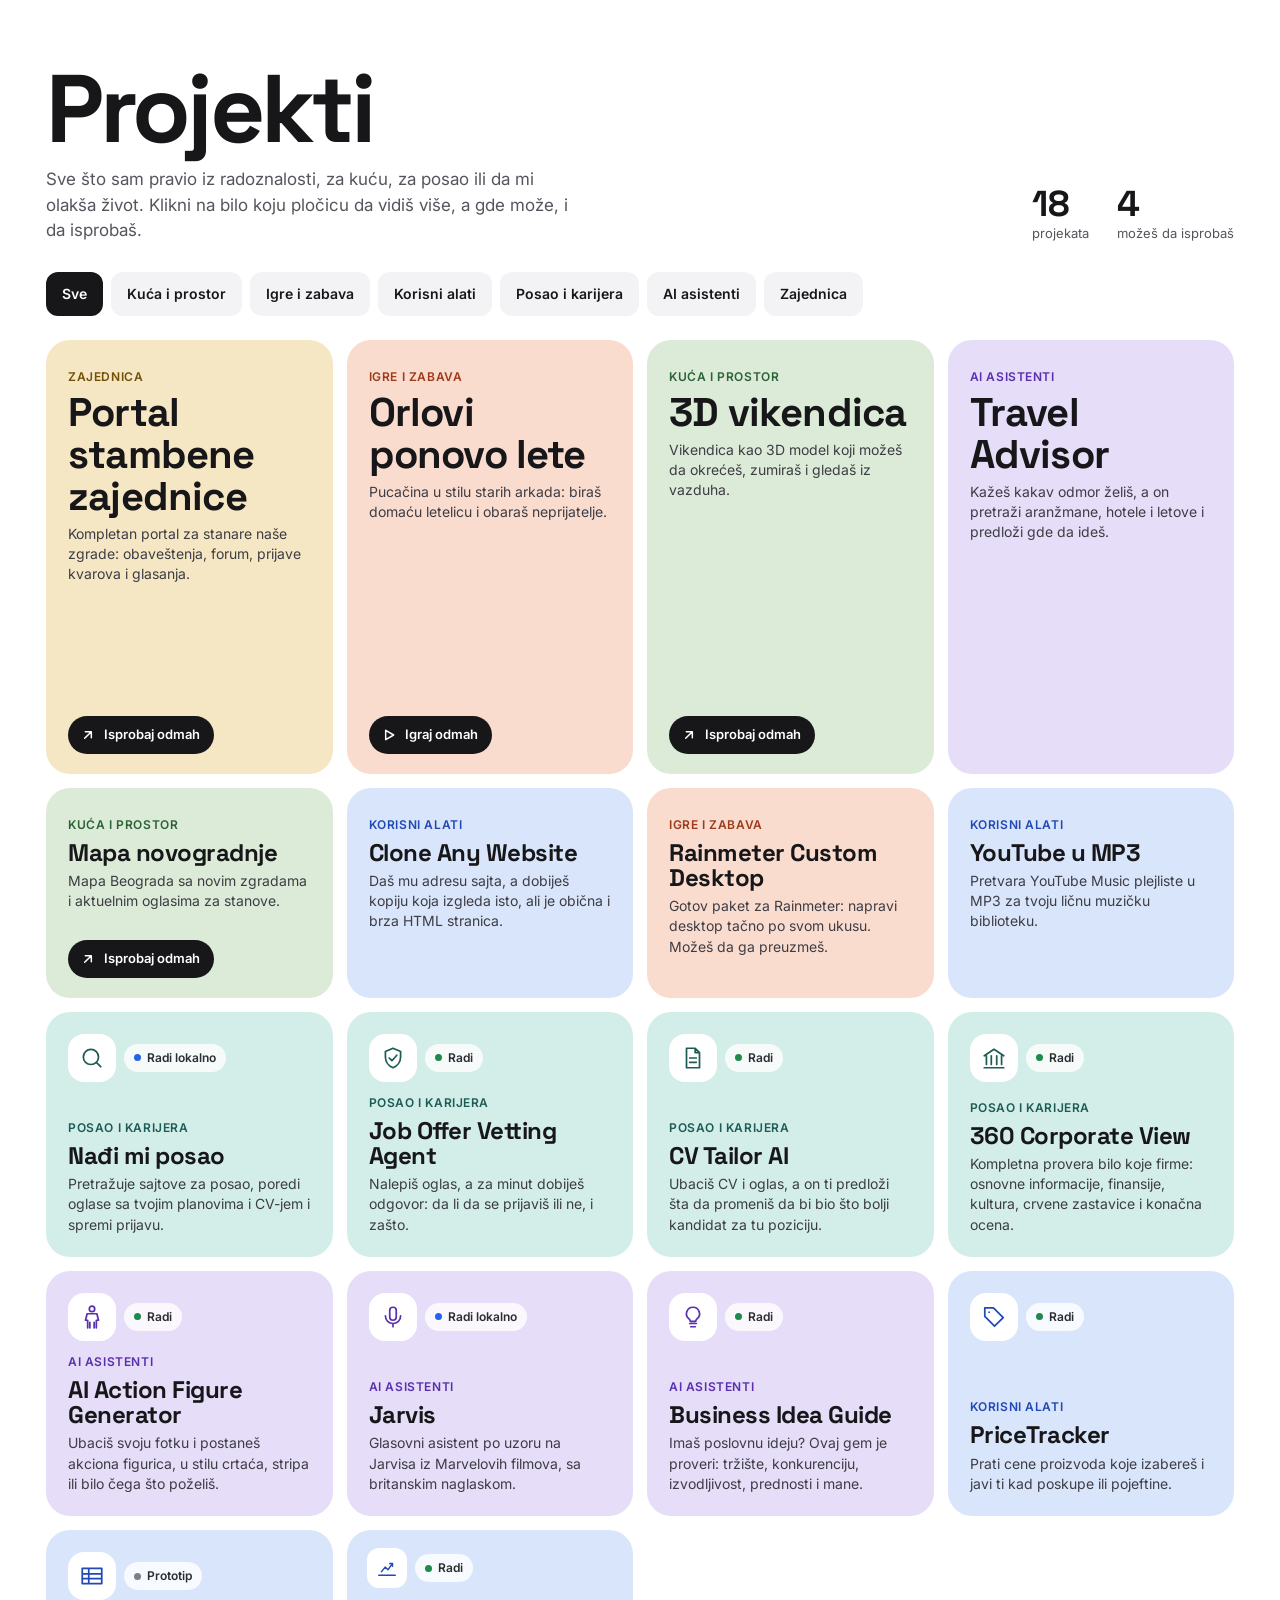
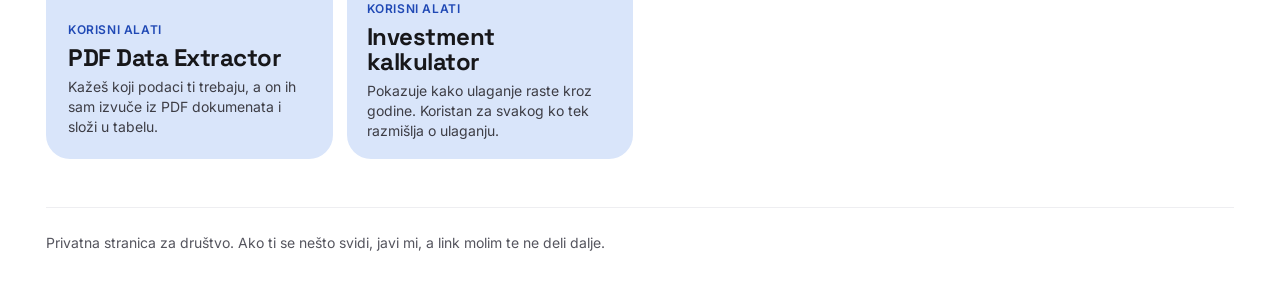
==== index.html @ df67f2f3 "Stranica projekata: prva verzija Co-Authored-By: Claude Opus 5.5 <noreply@anthropic.com>" ====
<!doctype html>
<html lang="sr">
<head>
<meta charset="utf-8">
<meta name="viewport" content="width=device-width, initial-scale=1">
<meta name="robots" content="noindex, nofollow">
<title>Markovi projekti</title>
<meta name="description" content="Stvari koje sam pravio: za kuću, za posao, za zabavu i iz čiste radoznalosti.">
<meta property="og:title" content="Markovi projekti">
<meta property="og:description" content="Stvari koje sam pravio: za kuću, za posao, za zabavu i iz čiste radoznalosti.">
<meta property="og:type" content="website">
<meta property="og:image" content="images/og.png">
<meta name="theme-color" content="#FFFFFF">
<link rel="icon" href="data:image/svg+xml,%3Csvg xmlns='http://www.w3.org/2000/svg' viewBox='0 0 32 32'%3E%3Crect width='32' height='32' rx='8' fill='%2317171A'/%3E%3Crect x='7' y='7' width='8' height='8' rx='2' fill='%23FADCCF'/%3E%3Crect x='17' y='7' width='8' height='8' rx='2' fill='%23D9E5FA'/%3E%3Crect x='7' y='17' width='8' height='8' rx='2' fill='%23DCEBD8'/%3E%3Crect x='17' y='17' width='8' height='8' rx='2' fill='%23E6DDF8'/%3E%3C/svg%3E">
<link rel="preconnect" href="https://fonts.googleapis.com">
<link rel="preconnect" href="https://fonts.gstatic.com" crossorigin>
<link href="https://fonts.googleapis.com/css2?family=Space+Grotesk:wght@500;600;700&family=Inter:wght@400;500;600&display=swap" rel="stylesheet">
<link rel="stylesheet" href="styles.css?v=8">
</head>
<body>
<div class="wrap">
  <header class="top">
    <div class="intro">
      <h1>Projekti</h1>
      <p>Sve što sam pravio iz radoznalosti, za kuću, za posao ili da mi olakša život. Klikni na bilo koju pločicu da vidiš više, a gde može, i da isprobaš.</p>
    </div>
    <div class="stats" aria-label="Brojke">
      <div><strong id="stat-total">0</strong><span>projekata</span></div>
      <div><strong id="stat-live">0</strong><span>možeš da isprobaš</span></div>
    </div>
  </header>

  <nav class="filters" id="filters" aria-label="Kategorije"></nav>

  <main class="grid" id="grid"></main>

  <footer class="foot">
    <p>Privatna stranica za društvo. Ako ti se nešto svidi, javi mi, a link molim te ne deli dalje.</p>
  </footer>
</div>

<div class="overlay" id="overlay" hidden>
  <aside class="panel" id="panel" role="dialog" aria-modal="true" aria-labelledby="p-title">
    <div class="panel-head">
      <span id="p-cat"></span>
      <button class="icon-btn" id="p-close" aria-label="Zatvori">
        <svg width="20" height="20" viewBox="0 0 24 24" fill="none" stroke="currentColor" stroke-width="2" stroke-linecap="round" aria-hidden="true"><path d="M6 6l12 12M18 6L6 18"/></svg>
      </button>
    </div>
    <div class="panel-body">
      <div class="p-viewer">
        <div class="p-media" id="p-media"></div>
        <div class="p-gallery" id="p-gallery"></div>
      </div>
      <div class="p-text">
        <span class="status" id="p-status"></span>
        <h2 id="p-title"></h2>
        <div id="p-story"></div>
      </div>
    </div>
    <div class="panel-foot" id="p-actions"></div>
  </aside>
</div>

<script src="projekti.js?v=8"></script>
<script src="app.js?v=8"></script>
</body>
</html>
---- styles.css ----
:root {
  --bg: #FFFFFF;
  --ink: #17171A;
  --muted: #55555E;
  --soft: #F3F3F5;
  --line: #EEEEF1;
  --radius: 24px;
  --display: "Space Grotesk", system-ui, sans-serif;
  --body: "Inter", system-ui, sans-serif;
}

* { box-sizing: border-box; }
html { -webkit-text-size-adjust: 100%; }
body {
  margin: 0;
  background: var(--bg);
  color: var(--ink);
  font-family: var(--body);
  line-height: 1.5;
}
body.locked { overflow: hidden; }
button { font: inherit; color: inherit; }
img { display: block; max-width: 100%; }

.wrap {
  max-width: 1220px;
  margin: 0 auto;
  padding: clamp(32px, 5vw, 64px) 16px 48px;
}

/* Zaglavlje */
.top {
  display: flex;
  flex-wrap: wrap;
  align-items: flex-end;
  justify-content: space-between;
  gap: 20px 40px;
  margin-bottom: 28px;
}
.intro { flex: 1 1 420px; display: flex; flex-direction: column; gap: 12px; }
.intro h1 {
  margin: 0;
  font-family: var(--display);
  font-size: clamp(48px, 8vw, 96px);
  line-height: 0.95;
  font-weight: 700;
  letter-spacing: -0.04em;
}
.intro p { margin: 0; max-width: 540px; font-size: 17px; color: var(--muted); }
.stats { display: flex; gap: 28px; }
.stats div { display: flex; flex-direction: column; }
.stats strong { font-family: var(--display); font-size: 36px; line-height: 1.1; }
.stats span { font-size: 13px; color: var(--muted); }

/* Filteri */
.filters { display: flex; flex-wrap: wrap; gap: 8px; margin-bottom: 24px; }
.chip {
  min-height: 44px;
  padding: 0 16px;
  border: none;
  border-radius: 12px;
  background: var(--soft);
  font-size: 14px;
  font-weight: 600;
  cursor: pointer;
  transition: background .15s ease, color .15s ease;
}
.chip:hover { background: #E7E7EB; }
.chip[aria-pressed="true"] { background: var(--ink); color: #fff; }
.chip:focus-visible, .tile:focus-visible, .btn:focus-visible, .icon-btn:focus-visible {
  outline: 3px solid #2049B5;
  outline-offset: 3px;
}

/* Mozaik */
.grid {
  display: grid;
  grid-template-columns: repeat(auto-fill, minmax(270px, 1fr));
  grid-auto-rows: minmax(210px, auto);
  grid-auto-flow: dense;
  gap: 14px;
}
.tile {
  position: relative;
  display: flex;
  flex-direction: column;
  justify-content: space-between;
  gap: 12px;
  padding: 22px;
  border: none;
  border-radius: var(--radius);
  background: var(--tint);
  text-align: left;
  cursor: pointer;
  overflow: hidden;
  transition: transform .18s ease, box-shadow .18s ease;
}
.tile:hover { transform: translateY(-3px); box-shadow: 0 12px 28px rgba(23,23,26,.10); }
.tile.big { grid-row: span 2; }
.tile.has-cover { padding: 12px 12px 20px; justify-content: flex-start; gap: 16px; }
.tile.has-cover .txt { padding: 0 10px; }
/* Fiksan format slike po veličini pločice: sve slike u redu su iste visine.
   Slike se prave tačno u tom formatu (velike 5:4, obične 16:10). */
.shot {
  position: relative;
  flex: none;
  aspect-ratio: 16 / 10;
  border-radius: 16px;
  overflow: hidden;
  background: #fff;
}
.tile.big .shot { aspect-ratio: 5 / 4; }
.shot img {
  position: absolute;
  inset: 0;
  width: 100%;
  height: 100%;
  object-fit: cover;
  transition: transform .3s ease;
}
.tile:hover .shot img { transform: scale(1.03); }
.shot .status { position: absolute; top: 10px; right: 10px; }
.row { display: flex; align-items: center; justify-content: space-between; gap: 8px; }
.ico {
  display: flex;
  align-items: center;
  justify-content: center;
  width: 48px;
  height: 48px;
  border-radius: 16px;
  background: #fff;
  color: var(--ink-c);
}
.tile.big .ico { width: 72px; height: 72px; border-radius: 20px; }
.tile.big .ico svg { width: 40px; height: 40px; }
.status {
  display: inline-flex;
  align-items: center;
  gap: 6px;
  padding: 5px 10px;
  border-radius: 99px;
  background: rgba(255,255,255,.8);
  color: #2C2C33;
  font-size: 12px;
  font-weight: 600;
  white-space: nowrap;
}
.status::before {
  content: "";
  width: 7px;
  height: 7px;
  border-radius: 99px;
  background: var(--dot);
}
.txt { display: flex; flex-direction: column; gap: 6px; }
.cat {
  font-size: 12px;
  font-weight: 600;
  letter-spacing: .05em;
  text-transform: uppercase;
  color: var(--ink-c);
}
.title {
  font-family: var(--display);
  font-size: 24px;
  line-height: 1.05;
  font-weight: 700;
  letter-spacing: -0.02em;
}
.tile.big .title { font-size: 40px; }
.short { font-size: 14px; line-height: 1.45; color: #3D3D45; }
/* Oznaka "može odmah da se proba": uvek na dnu pločice, da stoje u istoj liniji */
.try {
  align-self: flex-start;
  margin-top: auto;
  display: inline-flex;
  align-items: center;
  gap: 8px;
  padding: 9px 14px 9px 12px;
  border-radius: 99px;
  background: var(--ink);
  color: #fff;
  font-size: 13px;
  font-weight: 600;
}
.tile.has-cover .try { margin-left: 10px; }
.tile.live:hover .try { background: var(--ink-c); }
.tile.small { padding: 18px 20px; }
.tile.small .ico { width: 40px; height: 40px; border-radius: 12px; }

/* Podnožje */
.foot { margin-top: 48px; padding-top: 24px; border-top: 1px solid var(--line); }
.foot p { margin: 0; font-size: 14px; color: var(--muted); }

/* Panel */
.overlay {
  position: fixed;
  inset: 0;
  z-index: 50;
  display: flex;
  justify-content: flex-end;
  background: rgba(23,23,26,.4);
  opacity: 0;
  transition: opacity .2s ease;
}
.overlay.open { opacity: 1; }
.overlay[hidden] { display: none; }
.panel {
  display: flex;
  flex-direction: column;
  width: 100%;
  max-width: 540px;
  height: 100%;
  background: #fff;
  box-shadow: -20px 0 60px rgba(23,23,26,.18);
  transform: translateX(40px);
  transition: transform .25s cubic-bezier(.2,.8,.2,1);
}
.overlay.open .panel { transform: none; }
.panel-head {
  display: flex;
  align-items: center;
  justify-content: space-between;
  padding: 12px 16px 12px 24px;
  border-bottom: 1px solid var(--line);
  font-size: 13px;
  font-weight: 600;
  color: var(--muted);
}
.icon-btn {
  display: flex;
  align-items: center;
  justify-content: center;
  width: 44px;
  height: 44px;
  border: none;
  border-radius: 12px;
  background: var(--soft);
  cursor: pointer;
}
.icon-btn:hover { background: #E7E7EB; }
.panel-body {
  flex: 1 1 auto;
  overflow-y: auto;
  overscroll-behavior: contain;
  display: flex;
  flex-direction: column;
  gap: 22px;
  padding: 24px;
}
.p-media {
  display: flex;
  align-items: center;
  justify-content: center;
  aspect-ratio: 16 / 10;
  border-radius: 22px;
  background: var(--tint);
  color: var(--ink-c);
  overflow: hidden;
  flex: 0 0 auto;
}
.p-viewer { display: flex; flex-direction: column; gap: 10px; flex: 0 0 auto; min-width: 0; }
.p-media { position: relative; touch-action: pan-y; user-select: none; }
.p-media .track { display: flex; width: 100%; height: 100%; transition: transform .35s cubic-bezier(.2,.8,.2,1); }
.p-media .track img { flex: 0 0 100%; width: 100%; height: 100%; object-fit: contain; -webkit-user-drag: none; }
.p-media .nav {
  position: absolute;
  top: 50%;
  display: flex;
  align-items: center;
  justify-content: center;
  width: 44px;
  height: 44px;
  margin-top: -22px;
  border: none;
  border-radius: 99px;
  background: rgba(255,255,255,.92);
  color: var(--ink);
  box-shadow: 0 4px 14px rgba(23,23,26,.18);
  cursor: pointer;
}
.p-media .nav:hover { background: #fff; }
.p-media .nav:focus-visible { outline: 3px solid #2049B5; outline-offset: 2px; }
.p-media .prev { left: 10px; }
.p-media .next { right: 10px; }
.p-media .count {
  position: absolute;
  right: 12px;
  bottom: 12px;
  padding: 3px 10px;
  border-radius: 99px;
  background: rgba(23,23,26,.7);
  color: #fff;
  font-size: 12px;
  font-weight: 600;
  font-variant-numeric: tabular-nums;
}
.p-text { display: flex; flex-direction: column; gap: 12px; }
.p-text .status { align-self: flex-start; background: var(--soft); font-size: 13px; }
.p-text h2 {
  margin: 0;
  font-family: var(--display);
  font-size: clamp(30px, 6vw, 38px);
  line-height: 1;
  font-weight: 700;
  letter-spacing: -0.03em;
}
#p-story p { margin: 0 0 12px; font-size: 16px; line-height: 1.65; color: #2C2C33; }
#p-story p:last-child { margin-bottom: 0; }
#p-story p:has(+ ul) { margin-bottom: 6px; }
#p-story ul { margin: 0 0 12px; padding-left: 22px; font-size: 16px; line-height: 1.65; color: #2C2C33; }
#p-story ul:last-child { margin-bottom: 0; }
.p-gallery { display: flex; gap: 8px; overflow-x: auto; padding: 3px; scrollbar-width: thin; }
.p-gallery:empty { display: none; }
.p-gallery button {
  flex: 0 0 auto;
  width: 76px;
  height: 56px;
  padding: 0;
  border: none;
  border-radius: 10px;
  overflow: hidden;
  background: var(--soft);
  opacity: .55;
  cursor: pointer;
  transition: opacity .15s ease;
}
.p-gallery button:hover { opacity: .85; }
.p-gallery button[aria-current="true"] { opacity: 1; outline: 2px solid var(--ink-c); outline-offset: 1px; }
.p-gallery button:focus-visible { outline: 3px solid #2049B5; outline-offset: 2px; }
.p-gallery img { width: 100%; height: 100%; object-fit: cover; }
.panel-foot {
  display: flex;
  flex-wrap: wrap;
  gap: 10px;
  padding: 16px 24px calc(16px + env(safe-area-inset-bottom));
  border-top: 1px solid var(--line);
  background: #fff;
}
.btn {
  flex: 1 1 200px;
  min-height: 52px;
  display: inline-flex;
  align-items: center;
  justify-content: center;
  gap: 10px;
  padding: 0 18px;
  border: none;
  border-radius: 14px;
  background: var(--ink);
  color: #fff;
  font-size: 15px;
  font-weight: 600;
  text-decoration: none;
  cursor: pointer;
}
.btn:hover { background: #33333A; }
.btn.secondary { background: var(--soft); color: var(--ink); }
.btn.secondary:hover { background: #E7E7EB; }
.btn.soon { background: var(--soft); color: var(--muted); cursor: default; }
.note {
  flex: 1 1 100%;
  min-height: 52px;
  display: flex;
  align-items: center;
  justify-content: center;
  padding: 0 16px;
  border-radius: 14px;
  background: var(--soft);
  color: var(--muted);
  font-size: 14px;
  text-align: center;
}

@media (max-width: 600px) {
  .grid { grid-auto-rows: auto; }
  .tile { min-height: 190px; }
  .tile.big { grid-row: auto; min-height: 320px; }
  .tile.small { min-height: 0; }
  .tile.big .title { font-size: 34px; }
  .stats strong { font-size: 30px; }
  .panel { max-width: none; }
  .panel-body { padding: 20px 16px; }
  .panel-head { padding-left: 16px; }
  .panel-foot { padding-left: 16px; padding-right: 16px; }
}

@media (prefers-reduced-motion: reduce) {
  *, *::before, *::after { transition: none !important; }
}
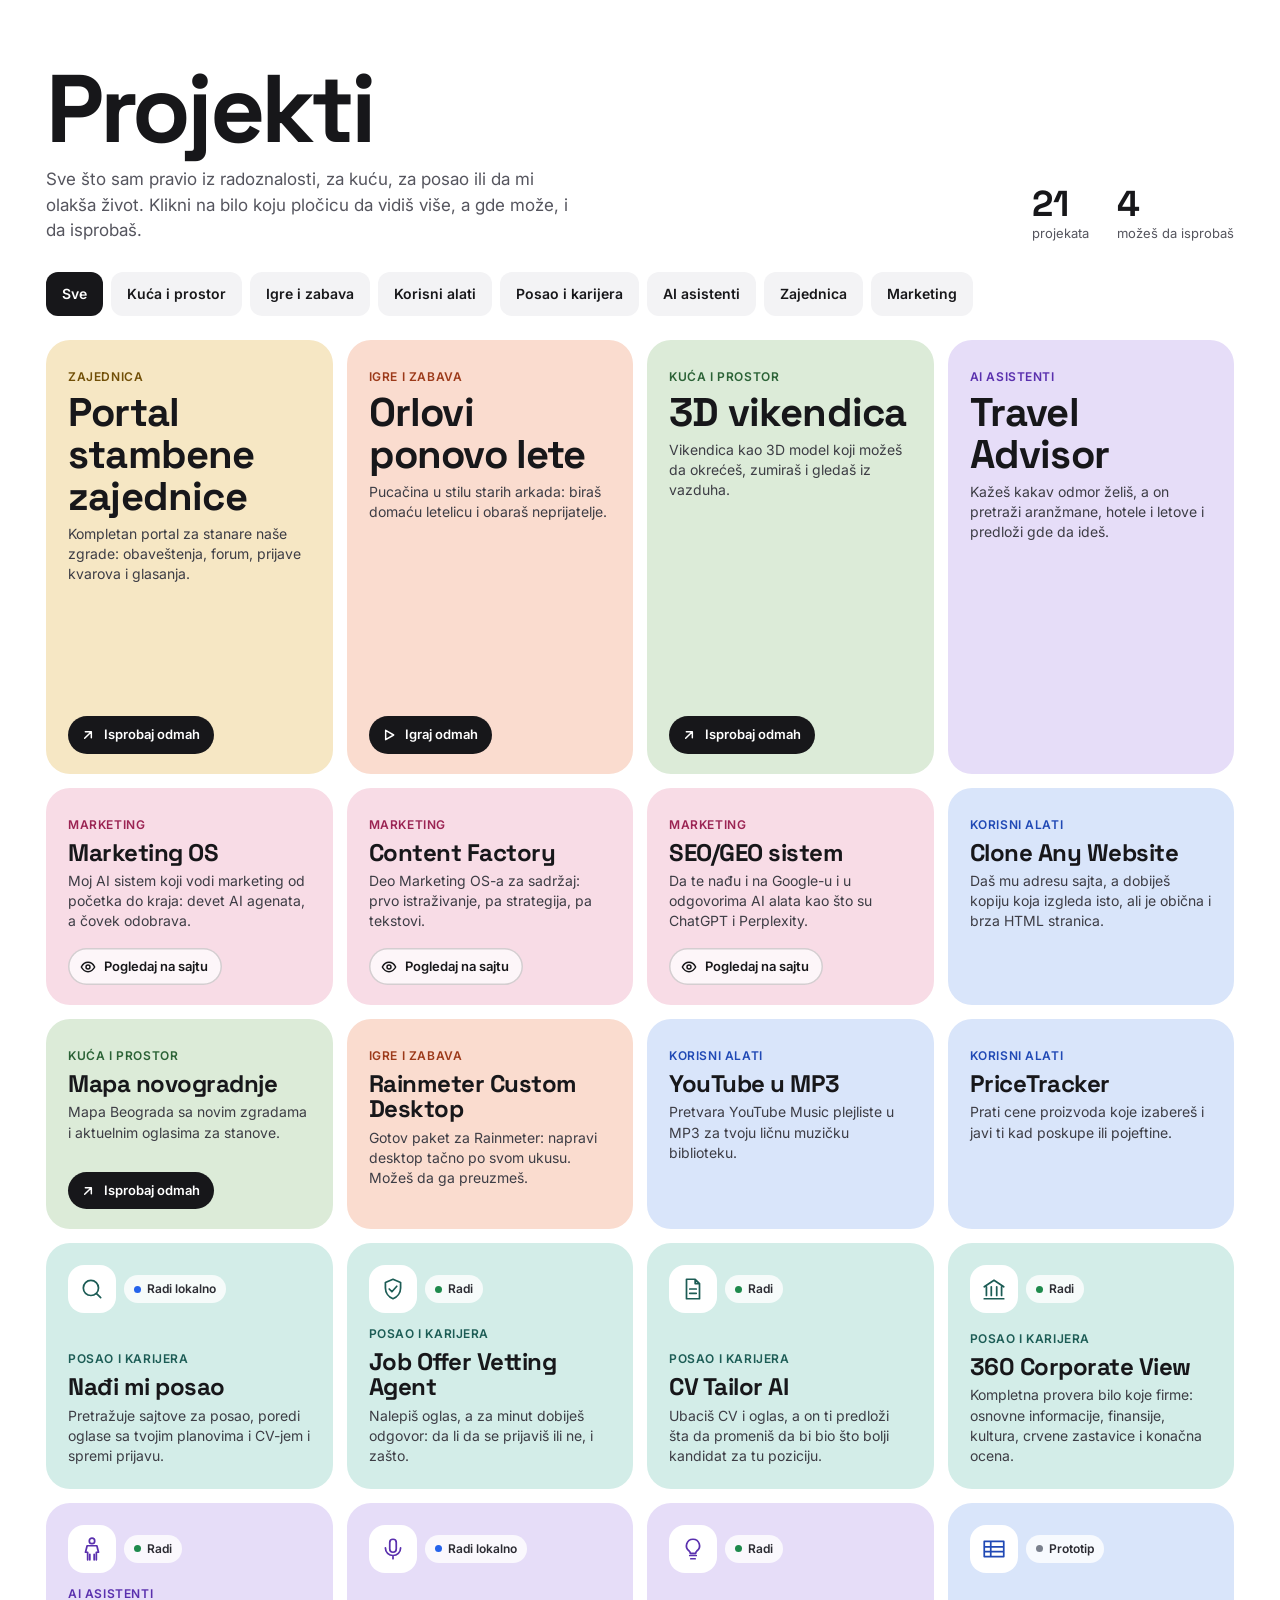
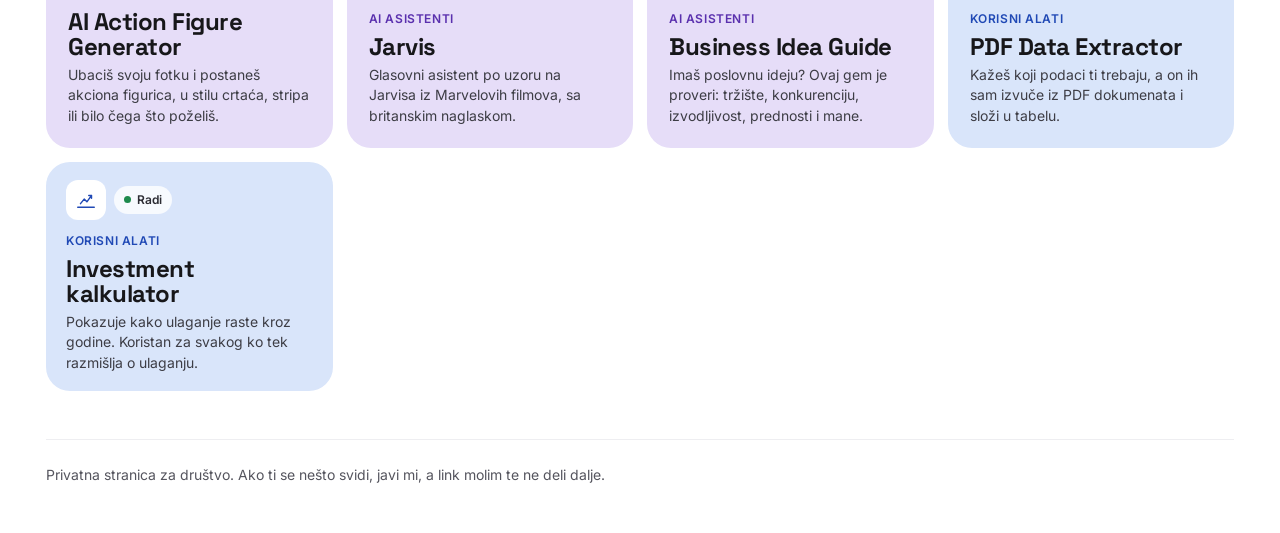
==== commit 73bef99d: "Marketing sistemi: Marketing OS, Content Factory, SEO/GEO Tri nove kartice u kategoriji Marketing sa" ====
--- a/index.html
+++ b/index.html
@@ -15,7 +15,7 @@
 <link rel="preconnect" href="https://fonts.googleapis.com">
 <link rel="preconnect" href="https://fonts.gstatic.com" crossorigin>
 <link href="https://fonts.googleapis.com/css2?family=Space+Grotesk:wght@500;600;700&family=Inter:wght@400;500;600&display=swap" rel="stylesheet">
-<link rel="stylesheet" href="styles.css?v=8">
+<link rel="stylesheet" href="styles.css?v=9">
 </head>
 <body>
 <div class="wrap">
@@ -62,7 +62,7 @@
   </aside>
 </div>
 
-<script src="projekti.js?v=8"></script>
-<script src="app.js?v=8"></script>
+<script src="projekti.js?v=9"></script>
+<script src="app.js?v=9"></script>
 </body>
 </html>
--- a/styles.css
+++ b/styles.css
@@ -185,6 +185,9 @@
 }
 .tile.has-cover .try { margin-left: 10px; }
 .tile.live:hover .try { background: var(--ink-c); }
+/* Samo opis na sajtu: svetlije dugme, da se razlikuje od "isprobaj odmah" */
+.try.view { background: rgba(255,255,255,.75); color: var(--ink); box-shadow: inset 0 0 0 1.5px rgba(23,23,26,.18); }
+.tile:hover .try.view { background: #fff; }
 .tile.small { padding: 18px 20px; }
 .tile.small .ico { width: 40px; height: 40px; border-radius: 12px; }
 
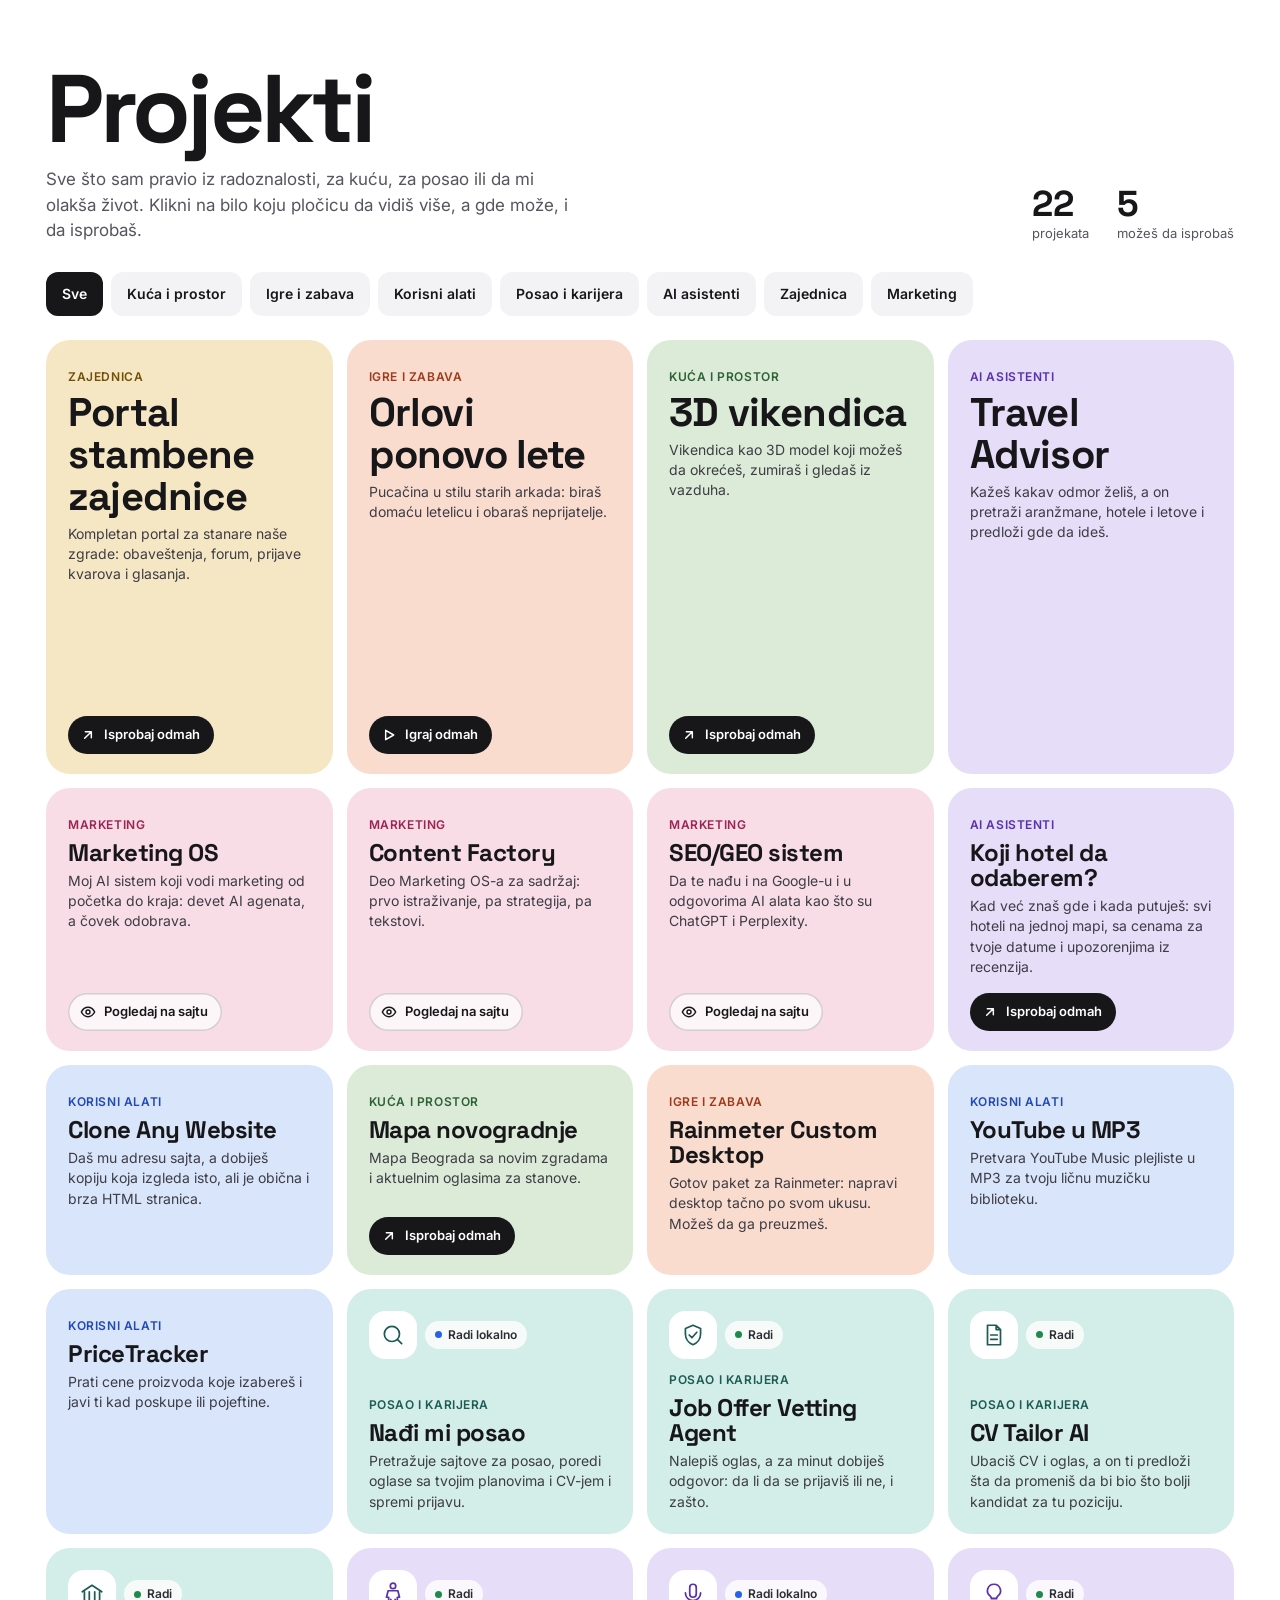
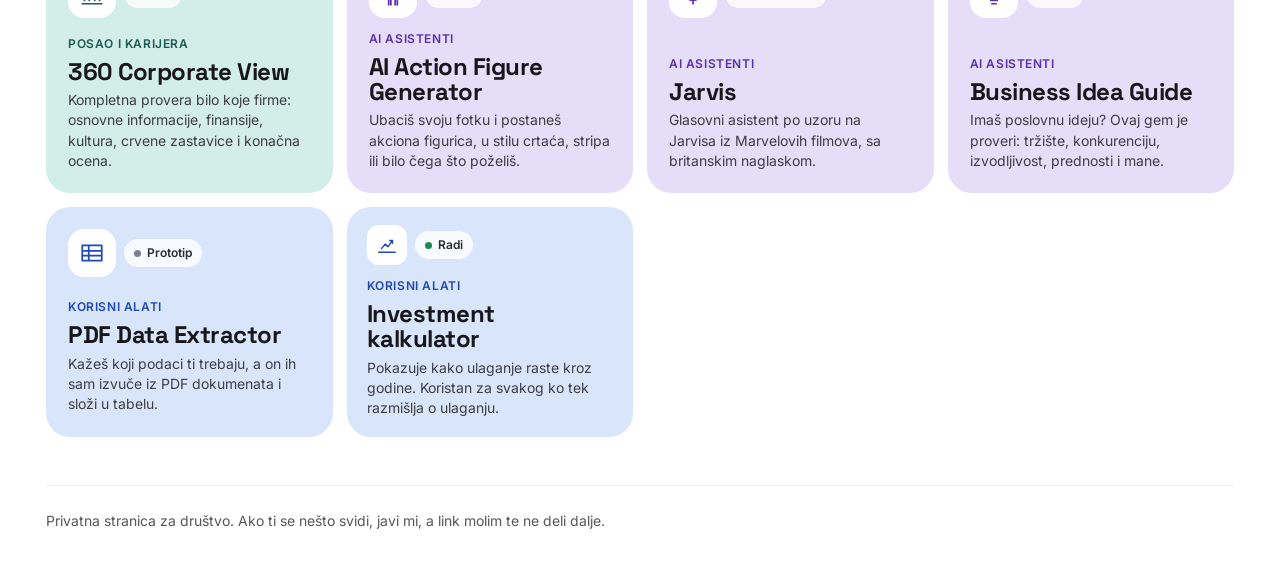
==== commit 3d3f562a: "Nova kartica: Koji hotel da odaberem? (mapa hotela, ispod Travel Advisora) Co-Authored-By: Claude Op" ====
--- a/index.html
+++ b/index.html
@@ -15,7 +15,7 @@
 <link rel="preconnect" href="https://fonts.googleapis.com">
 <link rel="preconnect" href="https://fonts.gstatic.com" crossorigin>
 <link href="https://fonts.googleapis.com/css2?family=Space+Grotesk:wght@500;600;700&family=Inter:wght@400;500;600&display=swap" rel="stylesheet">
-<link rel="stylesheet" href="styles.css?v=9">
+<link rel="stylesheet" href="styles.css?v=10">
 </head>
 <body>
 <div class="wrap">
@@ -62,7 +62,7 @@
   </aside>
 </div>
 
-<script src="projekti.js?v=9"></script>
-<script src="app.js?v=9"></script>
+<script src="projekti.js?v=10"></script>
+<script src="app.js?v=10"></script>
 </body>
 </html>
